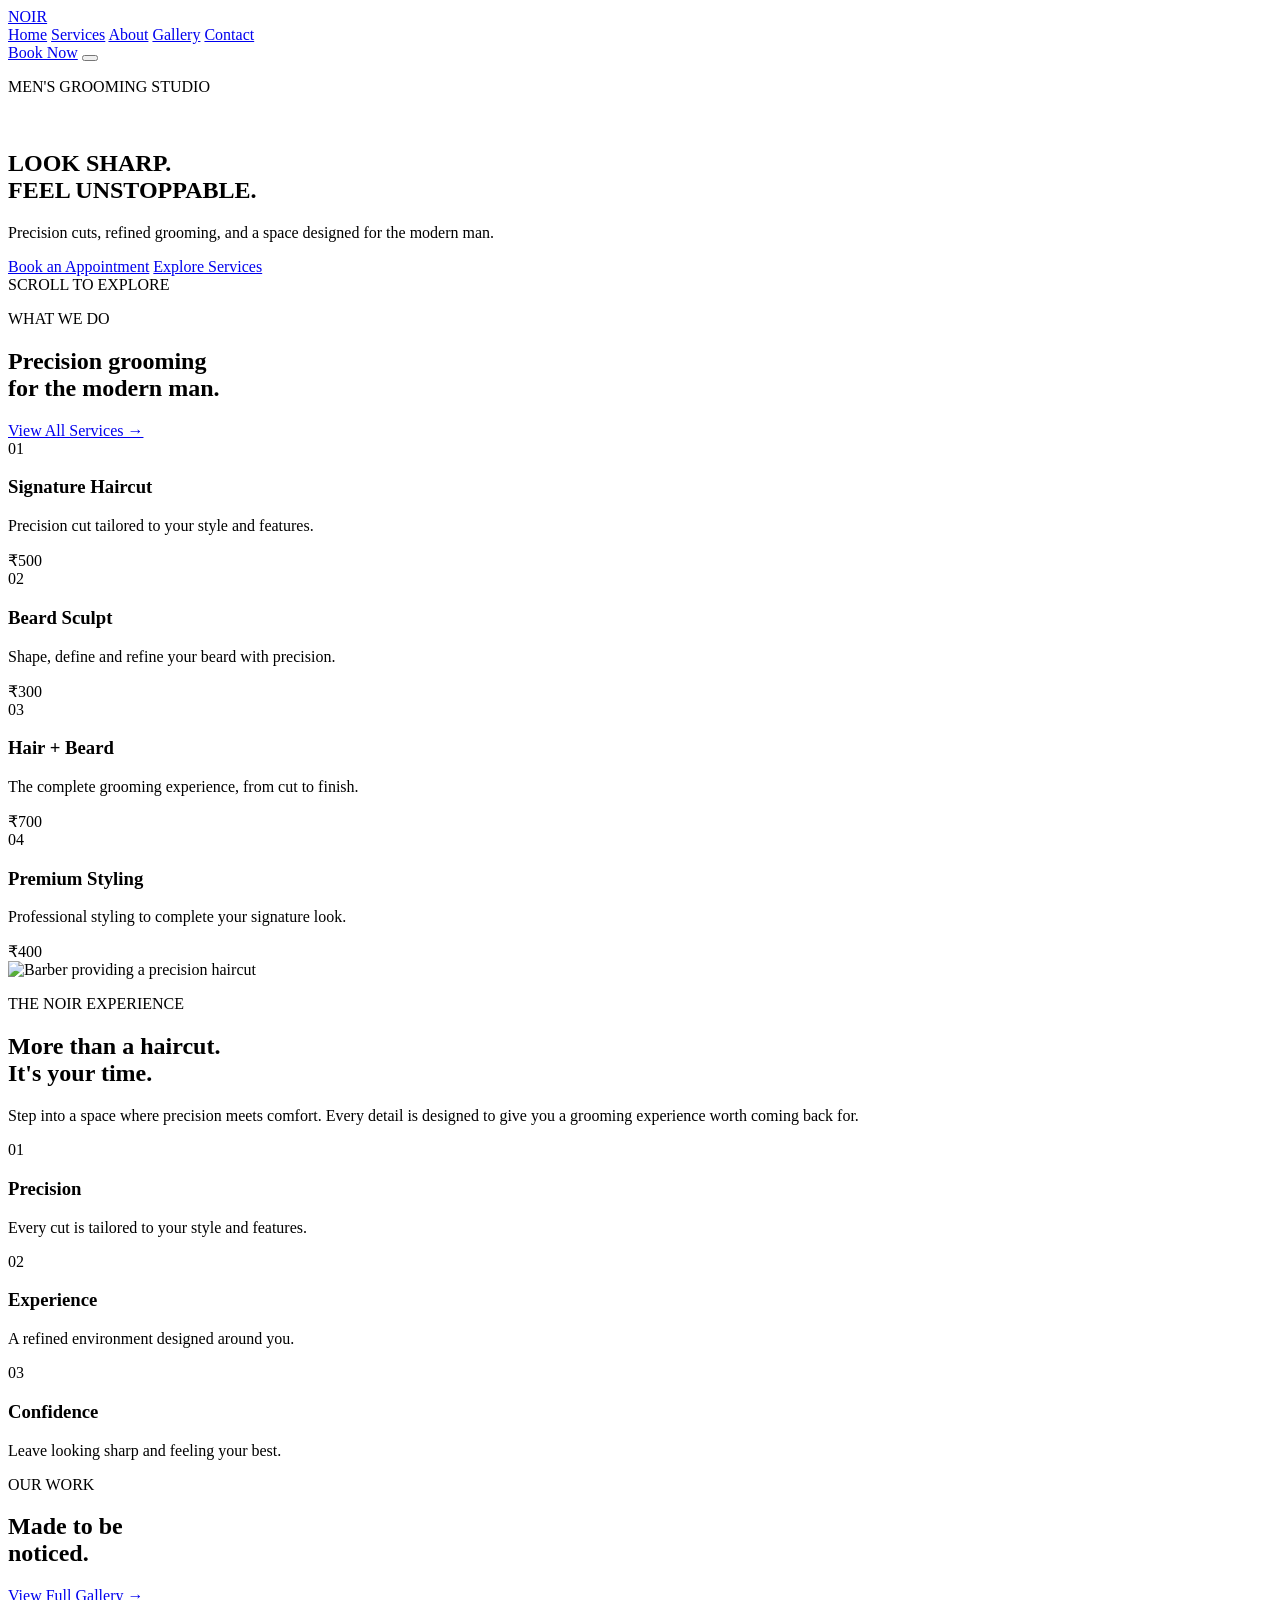
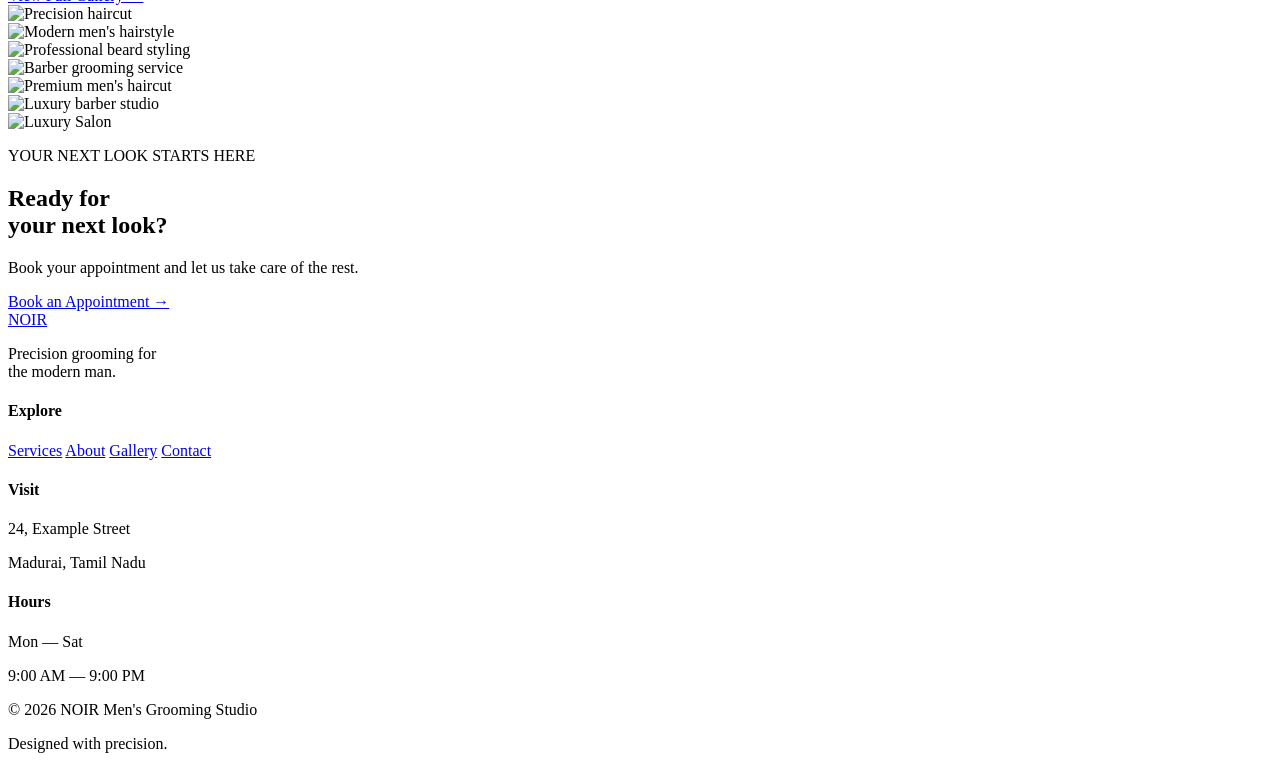
==== index.html @ 53de4e66 "Add files via upload" ====
<!DOCTYPE html>
<html lang="en">
<head>
    <meta charset="UTF-8">
    <meta name="viewport" content="width=device-width, initial-scale=1.0">
    <title>NOIR — Men's Grooming Studio</title>
    <link rel="stylesheet" href="css/style.css">
    <link rel="stylesheet" href="css/home.css">
</head>

<body>

<header class="navbar">
     <a href="index.html" class="logo">NOIR</a>
       <nav class="nav-links">
    <a href="index.html" class="active">Home</a>
    <a href="services.html">Services</a>
    <a href="about.html">About</a>
    <a href="gallery.html">Gallery</a>
    <a href="contact.html">Contact</a>
</nav>

<a href="contact.html#contact" class="nav-button">Book Now</a>

<button class="menu-toggle" id="menuToggle" aria-label="Open menu">
    <span></span>
    <span></span>
</button>
</header>

<section class="hero">
    <div class="hero-content">
        <p class="hero-label">MEN'S GROOMING STUDIO</p>
<br>
        <h1>LOOK SHARP.<br>FEEL <span>UNSTOPPABLE.</span></h1>

        <p class="hero-description">
            Precision cuts, refined grooming, and a space designed for the modern man.
        </p>

        <div class="hero-buttons">
            <a href="contact.html#contact" class="primary-button">Book an Appointment</a>
            <a href="services.html#menugo" class="secondary-button">Explore Services</a>
        </div>
    </div>

    <div class="hero-scroll">
        <span>SCROLL TO EXPLORE</span>
        <div class="scroll-line"></div>
    </div>
</section>
    
<section class="services-preview reveal">
    <div class="section-heading">
        <div>
            <p class="section-label">WHAT WE DO</p>
            <h2>Precision grooming<br>for the modern man.</h2>
        </div>

        <a href="services.html" class="view-services">View All Services →</a>
    </div>

    <div class="services-list">

        <div class="service-item">
            <span class="service-number">01</span>

            <div class="service-info">
                <h3>Signature Haircut</h3>
                <p>Precision cut tailored to your style and features.</p>
            </div>

            <span class="service-price">₹500</span>
        </div>

        <div class="service-item">
            <span class="service-number">02</span>

            <div class="service-info">
                <h3>Beard Sculpt</h3>
                <p>Shape, define and refine your beard with precision.</p>
            </div>

            <span class="service-price">₹300</span>
        </div>

        <div class="service-item">
            <span class="service-number">03</span>

            <div class="service-info">
                <h3>Hair + Beard</h3>
                <p>The complete grooming experience, from cut to finish.</p>
            </div>

            <span class="service-price">₹700</span>
        </div>

        <div class="service-item">
            <span class="service-number">04</span>

            <div class="service-info">
                <h3>Premium Styling</h3>
                <p>Professional styling to complete your signature look.</p>
            </div>

            <span class="service-price">₹400</span>
        </div>

    </div>
</section>

<section class="experience reveal">
    <div class="experience-image">
        <img src="images/experience.jpg" alt="Barber providing a precision haircut">
    </div>

    <div class="experience-content">
        <p class="section-label">THE NOIR EXPERIENCE</p>

        <h2>More than a haircut.<br>It's your time.</h2>

        <p class="experience-description">
            Step into a space where precision meets comfort. 
            Every detail is designed to give you a grooming experience 
            worth coming back for.
        </p>

        <div class="experience-features">

            <div class="feature">
                <span>01</span>
                <div>
                    <h3>Precision</h3>
                    <p>Every cut is tailored to your style and features.</p>
                </div>
            </div>

            <div class="feature">
                <span>02</span>
                <div>
                    <h3>Experience</h3>
                    <p>A refined environment designed around you.</p>
                </div>
            </div>

            <div class="feature">
                <span>03</span>
                <div>
                    <h3>Confidence</h3>
                    <p>Leave looking sharp and feeling your best.</p>
                </div>
            </div>

        </div>
    </div>
</section>

<section class="gallery-preview reveal">

    <div class="gallery-heading">
        <div>
            <p class="section-label">OUR WORK</p>
            <h2>Made to be<br>noticed.</h2>
        </div>

        <a href="gallery.html" class="view-services">
            View Full Gallery →
        </a>
    </div>

    <div class="gallery-grid">

        <div class="gallery-item gallery-large">
            <img src="images/gallery1.jpg" alt="Precision haircut">
        </div>

        <div class="gallery-item">
            <img src="images/gallery2.jpg" alt="Modern men's hairstyle">
        </div>

        <div class="gallery-item">
            <img src="images/gallery3.jpg" alt="Professional beard styling">
        </div>

        <div class="gallery-item">
            <img src="images/gallery4.jpg" alt="Barber grooming service">
        </div>

        <div class="gallery-item gallery-large">
            <img src="images/gallery5.jpg" alt="Premium men's haircut">
        </div>

        <div class="gallery-item">
            <img src="images/gallery6.jpg" alt="Luxury barber studio">
        </div>

          <div class="gallery-item">
            <img src="images/gallery7.jpg" alt="Luxury Salon">
        </div>

    </div>

</section>

<section class="booking-cta reveal">

    <div class="cta-content">
        <p class="section-label">YOUR NEXT LOOK STARTS HERE</p>

        <h2>Ready for<br><span>your next look?</span></h2>

        <p>
            Book your appointment and let us take care of the rest.
        </p>

        <a href="contact.html" class="cta-button">
            Book an Appointment →
        </a>
    </div>

</section>

<footer class="footer">

    <div class="footer-main">

        <div class="footer-brand">
            <a href="index.html" class="logo">NOIR</a>

            <p>
                Precision grooming for<br>
                the modern man.
            </p>
        </div>

        <div class="footer-column">
            <h4>Explore</h4>
            <a href="services.html">Services</a>
            <a href="about.html">About</a>
            <a href="gallery.html">Gallery</a>
            <a href="contact.html">Contact</a>
        </div>

        <div class="footer-column">
            <h4>Visit</h4>
            <p>24, Example Street</p>
            <p>Madurai, Tamil Nadu</p>
        </div>

        <div class="footer-column">
            <h4>Hours</h4>
            <p>Mon — Sat</p>
            <p>9:00 AM — 9:00 PM</p>
        </div>

    </div>

    <div class="footer-bottom">
        <p>© 2026 NOIR Men's Grooming Studio</p>
        <p>Designed with precision.</p>
    </div>

</footer>
    
<script src="js/script.js"></script>

</body>

</html>
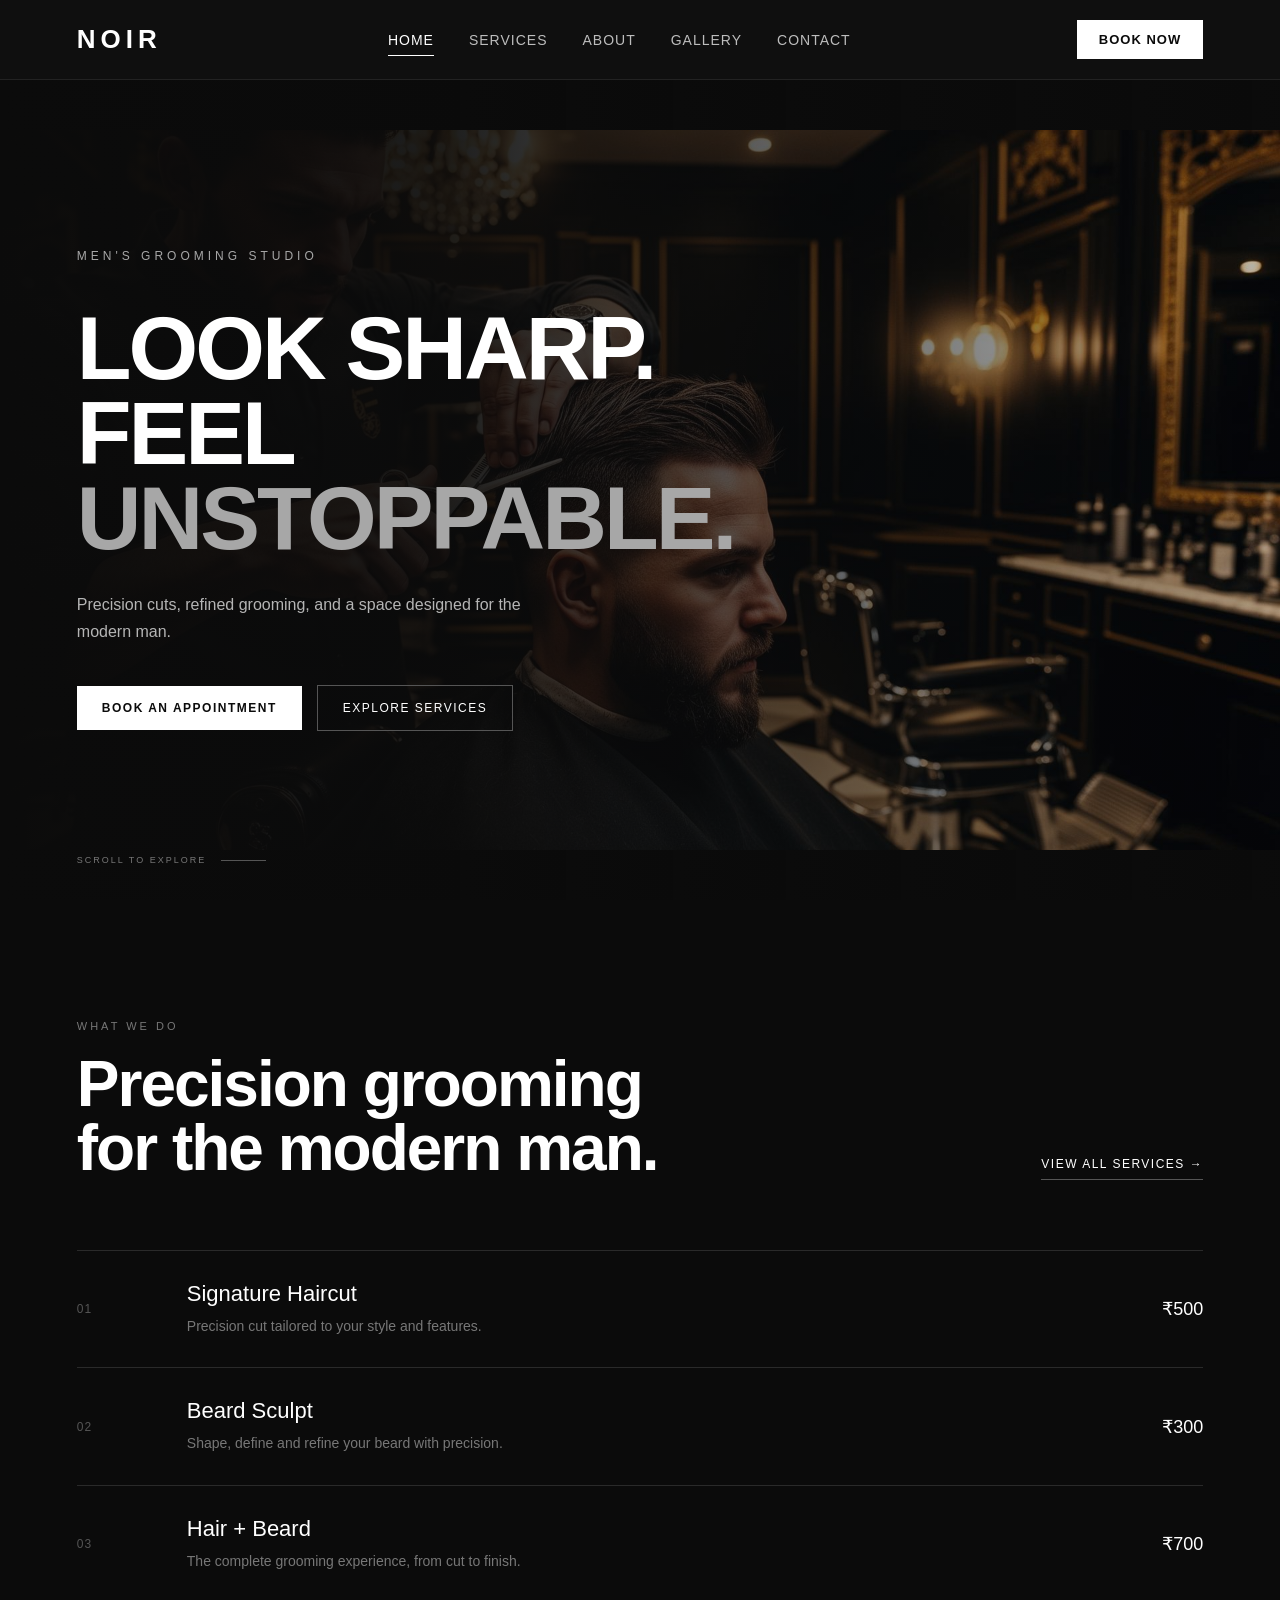
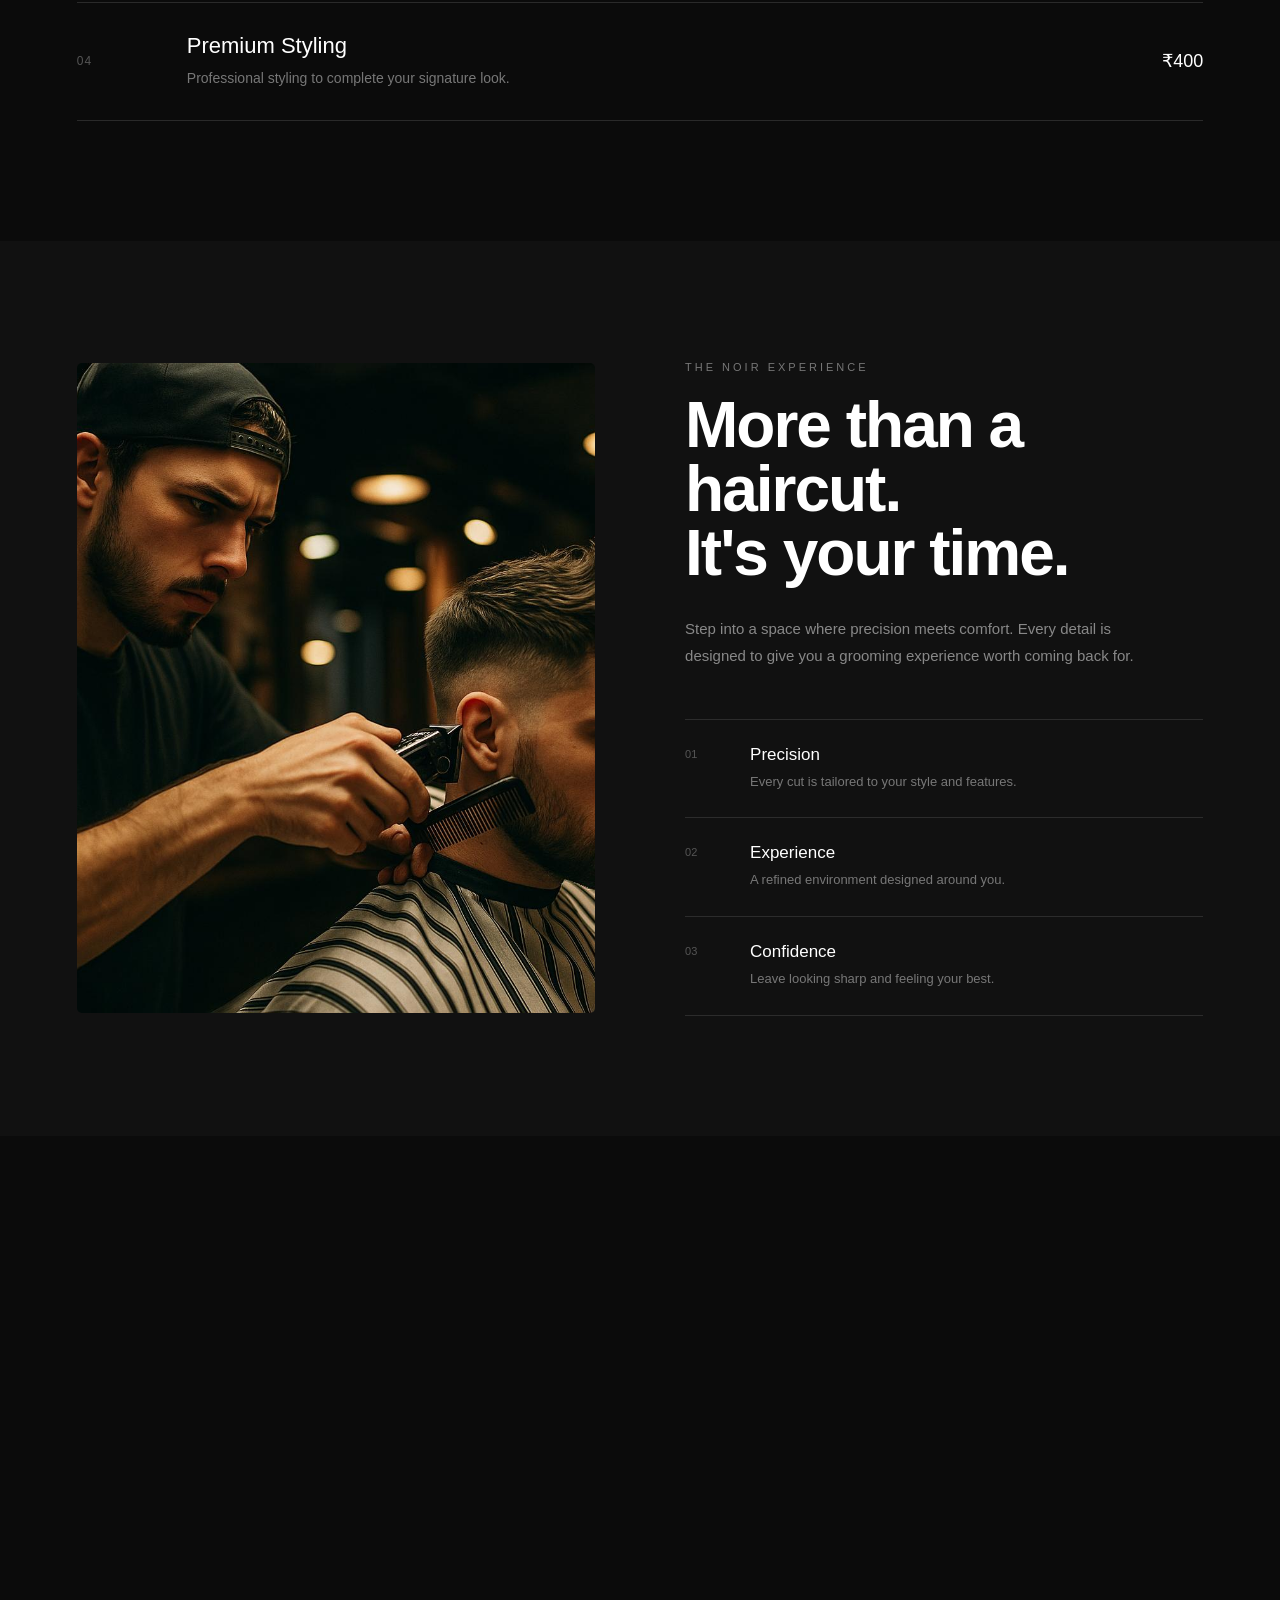
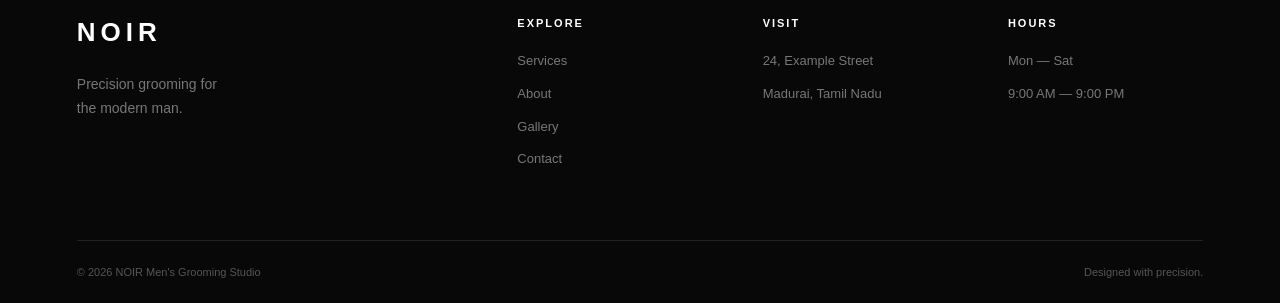
==== commit ad686889: "Add NOIR website" ====
--- a/index.html
+++ b/index.html
@@ -1,269 +1,269 @@
-<!DOCTYPE html>
-<html lang="en">
-<head>
-    <meta charset="UTF-8">
-    <meta name="viewport" content="width=device-width, initial-scale=1.0">
-    <title>NOIR — Men's Grooming Studio</title>
-    <link rel="stylesheet" href="css/style.css">
-    <link rel="stylesheet" href="css/home.css">
-</head>
-
-<body>
-
-<header class="navbar">
-     <a href="index.html" class="logo">NOIR</a>
-       <nav class="nav-links">
-    <a href="index.html" class="active">Home</a>
-    <a href="services.html">Services</a>
-    <a href="about.html">About</a>
-    <a href="gallery.html">Gallery</a>
-    <a href="contact.html">Contact</a>
-</nav>
-
-<a href="contact.html#contact" class="nav-button">Book Now</a>
-
-<button class="menu-toggle" id="menuToggle" aria-label="Open menu">
-    <span></span>
-    <span></span>
-</button>
-</header>
-
-<section class="hero">
-    <div class="hero-content">
-        <p class="hero-label">MEN'S GROOMING STUDIO</p>
-<br>
-        <h1>LOOK SHARP.<br>FEEL <span>UNSTOPPABLE.</span></h1>
-
-        <p class="hero-description">
-            Precision cuts, refined grooming, and a space designed for the modern man.
-        </p>
-
-        <div class="hero-buttons">
-            <a href="contact.html#contact" class="primary-button">Book an Appointment</a>
-            <a href="services.html#menugo" class="secondary-button">Explore Services</a>
-        </div>
-    </div>
-
-    <div class="hero-scroll">
-        <span>SCROLL TO EXPLORE</span>
-        <div class="scroll-line"></div>
-    </div>
-</section>
-    
-<section class="services-preview reveal">
-    <div class="section-heading">
-        <div>
-            <p class="section-label">WHAT WE DO</p>
-            <h2>Precision grooming<br>for the modern man.</h2>
-        </div>
-
-        <a href="services.html" class="view-services">View All Services →</a>
-    </div>
-
-    <div class="services-list">
-
-        <div class="service-item">
-            <span class="service-number">01</span>
-
-            <div class="service-info">
-                <h3>Signature Haircut</h3>
-                <p>Precision cut tailored to your style and features.</p>
-            </div>
-
-            <span class="service-price">₹500</span>
-        </div>
-
-        <div class="service-item">
-            <span class="service-number">02</span>
-
-            <div class="service-info">
-                <h3>Beard Sculpt</h3>
-                <p>Shape, define and refine your beard with precision.</p>
-            </div>
-
-            <span class="service-price">₹300</span>
-        </div>
-
-        <div class="service-item">
-            <span class="service-number">03</span>
-
-            <div class="service-info">
-                <h3>Hair + Beard</h3>
-                <p>The complete grooming experience, from cut to finish.</p>
-            </div>
-
-            <span class="service-price">₹700</span>
-        </div>
-
-        <div class="service-item">
-            <span class="service-number">04</span>
-
-            <div class="service-info">
-                <h3>Premium Styling</h3>
-                <p>Professional styling to complete your signature look.</p>
-            </div>
-
-            <span class="service-price">₹400</span>
-        </div>
-
-    </div>
-</section>
-
-<section class="experience reveal">
-    <div class="experience-image">
-        <img src="images/experience.jpg" alt="Barber providing a precision haircut">
-    </div>
-
-    <div class="experience-content">
-        <p class="section-label">THE NOIR EXPERIENCE</p>
-
-        <h2>More than a haircut.<br>It's your time.</h2>
-
-        <p class="experience-description">
-            Step into a space where precision meets comfort. 
-            Every detail is designed to give you a grooming experience 
-            worth coming back for.
-        </p>
-
-        <div class="experience-features">
-
-            <div class="feature">
-                <span>01</span>
-                <div>
-                    <h3>Precision</h3>
-                    <p>Every cut is tailored to your style and features.</p>
-                </div>
-            </div>
-
-            <div class="feature">
-                <span>02</span>
-                <div>
-                    <h3>Experience</h3>
-                    <p>A refined environment designed around you.</p>
-                </div>
-            </div>
-
-            <div class="feature">
-                <span>03</span>
-                <div>
-                    <h3>Confidence</h3>
-                    <p>Leave looking sharp and feeling your best.</p>
-                </div>
-            </div>
-
-        </div>
-    </div>
-</section>
-
-<section class="gallery-preview reveal">
-
-    <div class="gallery-heading">
-        <div>
-            <p class="section-label">OUR WORK</p>
-            <h2>Made to be<br>noticed.</h2>
-        </div>
-
-        <a href="gallery.html" class="view-services">
-            View Full Gallery →
-        </a>
-    </div>
-
-    <div class="gallery-grid">
-
-        <div class="gallery-item gallery-large">
-            <img src="images/gallery1.jpg" alt="Precision haircut">
-        </div>
-
-        <div class="gallery-item">
-            <img src="images/gallery2.jpg" alt="Modern men's hairstyle">
-        </div>
-
-        <div class="gallery-item">
-            <img src="images/gallery3.jpg" alt="Professional beard styling">
-        </div>
-
-        <div class="gallery-item">
-            <img src="images/gallery4.jpg" alt="Barber grooming service">
-        </div>
-
-        <div class="gallery-item gallery-large">
-            <img src="images/gallery5.jpg" alt="Premium men's haircut">
-        </div>
-
-        <div class="gallery-item">
-            <img src="images/gallery6.jpg" alt="Luxury barber studio">
-        </div>
-
-          <div class="gallery-item">
-            <img src="images/gallery7.jpg" alt="Luxury Salon">
-        </div>
-
-    </div>
-
-</section>
-
-<section class="booking-cta reveal">
-
-    <div class="cta-content">
-        <p class="section-label">YOUR NEXT LOOK STARTS HERE</p>
-
-        <h2>Ready for<br><span>your next look?</span></h2>
-
-        <p>
-            Book your appointment and let us take care of the rest.
-        </p>
-
-        <a href="contact.html" class="cta-button">
-            Book an Appointment →
-        </a>
-    </div>
-
-</section>
-
-<footer class="footer">
-
-    <div class="footer-main">
-
-        <div class="footer-brand">
-            <a href="index.html" class="logo">NOIR</a>
-
-            <p>
-                Precision grooming for<br>
-                the modern man.
-            </p>
-        </div>
-
-        <div class="footer-column">
-            <h4>Explore</h4>
-            <a href="services.html">Services</a>
-            <a href="about.html">About</a>
-            <a href="gallery.html">Gallery</a>
-            <a href="contact.html">Contact</a>
-        </div>
-
-        <div class="footer-column">
-            <h4>Visit</h4>
-            <p>24, Example Street</p>
-            <p>Madurai, Tamil Nadu</p>
-        </div>
-
-        <div class="footer-column">
-            <h4>Hours</h4>
-            <p>Mon — Sat</p>
-            <p>9:00 AM — 9:00 PM</p>
-        </div>
-
-    </div>
-
-    <div class="footer-bottom">
-        <p>© 2026 NOIR Men's Grooming Studio</p>
-        <p>Designed with precision.</p>
-    </div>
-
-</footer>
-    
-<script src="js/script.js"></script>
-
-</body>
-
+<!DOCTYPE html>
+<html lang="en">
+<head>
+    <meta charset="UTF-8">
+    <meta name="viewport" content="width=device-width, initial-scale=1.0">
+    <title>NOIR — Men's Grooming Studio</title>
+    <link rel="stylesheet" href="css/style.css">
+    <link rel="stylesheet" href="css/home.css">
+</head>
+
+<body>
+
+<header class="navbar">
+     <a href="index.html" class="logo">NOIR</a>
+       <nav class="nav-links">
+    <a href="index.html" class="active">Home</a>
+    <a href="services.html">Services</a>
+    <a href="about.html">About</a>
+    <a href="gallery.html">Gallery</a>
+    <a href="contact.html">Contact</a>
+</nav>
+
+<a href="contact.html#contact" class="nav-button">Book Now</a>
+
+<button class="menu-toggle" id="menuToggle" aria-label="Open menu">
+    <span></span>
+    <span></span>
+</button>
+</header>
+
+<section class="hero">
+    <div class="hero-content">
+        <p class="hero-label">MEN'S GROOMING STUDIO</p>
+<br>
+        <h1>LOOK SHARP.<br>FEEL <span>UNSTOPPABLE.</span></h1>
+
+        <p class="hero-description">
+            Precision cuts, refined grooming, and a space designed for the modern man.
+        </p>
+
+        <div class="hero-buttons">
+            <a href="contact.html#contact" class="primary-button">Book an Appointment</a>
+            <a href="services.html#menugo" class="secondary-button">Explore Services</a>
+        </div>
+    </div>
+
+    <div class="hero-scroll">
+        <span>SCROLL TO EXPLORE</span>
+        <div class="scroll-line"></div>
+    </div>
+</section>
+    
+<section class="services-preview reveal">
+    <div class="section-heading">
+        <div>
+            <p class="section-label">WHAT WE DO</p>
+            <h2>Precision grooming<br>for the modern man.</h2>
+        </div>
+
+        <a href="services.html" class="view-services">View All Services →</a>
+    </div>
+
+    <div class="services-list">
+
+        <div class="service-item">
+            <span class="service-number">01</span>
+
+            <div class="service-info">
+                <h3>Signature Haircut</h3>
+                <p>Precision cut tailored to your style and features.</p>
+            </div>
+
+            <span class="service-price">₹500</span>
+        </div>
+
+        <div class="service-item">
+            <span class="service-number">02</span>
+
+            <div class="service-info">
+                <h3>Beard Sculpt</h3>
+                <p>Shape, define and refine your beard with precision.</p>
+            </div>
+
+            <span class="service-price">₹300</span>
+        </div>
+
+        <div class="service-item">
+            <span class="service-number">03</span>
+
+            <div class="service-info">
+                <h3>Hair + Beard</h3>
+                <p>The complete grooming experience, from cut to finish.</p>
+            </div>
+
+            <span class="service-price">₹700</span>
+        </div>
+
+        <div class="service-item">
+            <span class="service-number">04</span>
+
+            <div class="service-info">
+                <h3>Premium Styling</h3>
+                <p>Professional styling to complete your signature look.</p>
+            </div>
+
+            <span class="service-price">₹400</span>
+        </div>
+
+    </div>
+</section>
+
+<section class="experience reveal">
+    <div class="experience-image">
+        <img src="images/experience.jpg" alt="Barber providing a precision haircut">
+    </div>
+
+    <div class="experience-content">
+        <p class="section-label">THE NOIR EXPERIENCE</p>
+
+        <h2>More than a haircut.<br>It's your time.</h2>
+
+        <p class="experience-description">
+            Step into a space where precision meets comfort. 
+            Every detail is designed to give you a grooming experience 
+            worth coming back for.
+        </p>
+
+        <div class="experience-features">
+
+            <div class="feature">
+                <span>01</span>
+                <div>
+                    <h3>Precision</h3>
+                    <p>Every cut is tailored to your style and features.</p>
+                </div>
+            </div>
+
+            <div class="feature">
+                <span>02</span>
+                <div>
+                    <h3>Experience</h3>
+                    <p>A refined environment designed around you.</p>
+                </div>
+            </div>
+
+            <div class="feature">
+                <span>03</span>
+                <div>
+                    <h3>Confidence</h3>
+                    <p>Leave looking sharp and feeling your best.</p>
+                </div>
+            </div>
+
+        </div>
+    </div>
+</section>
+
+<section class="gallery-preview reveal">
+
+    <div class="gallery-heading">
+        <div>
+            <p class="section-label">OUR WORK</p>
+            <h2>Made to be<br>noticed.</h2>
+        </div>
+
+        <a href="gallery.html" class="view-services">
+            View Full Gallery →
+        </a>
+    </div>
+
+    <div class="gallery-grid">
+
+        <div class="gallery-item gallery-large">
+            <img src="images/gallery1.jpg" alt="Precision haircut">
+        </div>
+
+        <div class="gallery-item">
+            <img src="images/gallery2.jpg" alt="Modern men's hairstyle">
+        </div>
+
+        <div class="gallery-item">
+            <img src="images/gallery3.jpg" alt="Professional beard styling">
+        </div>
+
+        <div class="gallery-item">
+            <img src="images/gallery4.jpg" alt="Barber grooming service">
+        </div>
+
+        <div class="gallery-item gallery-large">
+            <img src="images/gallery5.jpg" alt="Premium men's haircut">
+        </div>
+
+        <div class="gallery-item">
+            <img src="images/gallery6.jpg" alt="Luxury barber studio">
+        </div>
+
+          <div class="gallery-item">
+            <img src="images/gallery7.jpg" alt="Luxury Salon">
+        </div>
+
+    </div>
+
+</section>
+
+<section class="booking-cta reveal">
+
+    <div class="cta-content">
+        <p class="section-label">YOUR NEXT LOOK STARTS HERE</p>
+
+        <h2>Ready for<br><span>your next look?</span></h2>
+
+        <p>
+            Book your appointment and let us take care of the rest.
+        </p>
+
+        <a href="contact.html" class="cta-button">
+            Book an Appointment →
+        </a>
+    </div>
+
+</section>
+
+<footer class="footer">
+
+    <div class="footer-main">
+
+        <div class="footer-brand">
+            <a href="index.html" class="logo">NOIR</a>
+
+            <p>
+                Precision grooming for<br>
+                the modern man.
+            </p>
+        </div>
+
+        <div class="footer-column">
+            <h4>Explore</h4>
+            <a href="services.html">Services</a>
+            <a href="about.html">About</a>
+            <a href="gallery.html">Gallery</a>
+            <a href="contact.html">Contact</a>
+        </div>
+
+        <div class="footer-column">
+            <h4>Visit</h4>
+            <p>24, Example Street</p>
+            <p>Madurai, Tamil Nadu</p>
+        </div>
+
+        <div class="footer-column">
+            <h4>Hours</h4>
+            <p>Mon — Sat</p>
+            <p>9:00 AM — 9:00 PM</p>
+        </div>
+
+    </div>
+
+    <div class="footer-bottom">
+        <p>© 2026 NOIR Men's Grooming Studio</p>
+        <p>Designed with precision.</p>
+    </div>
+
+</footer>
+    
+<script src="js/script.js"></script>
+
+</body>
+
 </html>
--- a/css/style.css
+++ b/css/style.css
@@ -0,0 +1,357 @@
+* {
+    margin: 0;
+    padding: 0;
+    box-sizing: border-box;
+}
+
+html {
+    scroll-behavior: smooth;
+}
+
+body {
+    background: #0b0b0b;
+    color: #ffffff;
+    font-family: Arial, sans-serif;
+    animation: pageEnter 0.7s ease both;
+}
+
+img {
+    max-width: 100%;
+}
+
+a {
+    color: inherit;
+}
+
+.navbar {
+    width: 100%;
+    height: 80px;
+    padding: 0 6%;
+    display: flex;
+    align-items: center;
+    justify-content: space-between;
+    background: rgba(17, 17, 17, 0.88);
+    backdrop-filter: blur(14px);
+    -webkit-backdrop-filter: blur(14px);
+    border-bottom: 1px solid rgba(255, 255, 255, 0.08);
+    position: sticky;
+    top: 0;
+    z-index: 1000;
+}
+
+.logo {
+    color: #ffffff;
+    text-decoration: none;
+    font-size: 26px;
+    font-weight: 700;
+    letter-spacing: 5px;
+}
+
+.nav-links {
+    display: flex;
+    gap: 35px;
+}
+
+.nav-links a {
+    color: #bdbdbd;
+    text-decoration: none;
+    font-size: 14px;
+    text-transform: uppercase;
+    letter-spacing: 1px;
+    transition: 0.3s;
+}
+
+.nav-links a:hover {
+    color: #ffffff;
+}
+
+.nav-links a.active {
+    color: #ffffff;
+    position: relative;
+}
+
+.nav-links a.active::after {
+    content: "";
+    position: absolute;
+    left: 0;
+    bottom: -8px;
+    width: 100%;
+    height: 1px;
+    background: #ffffff;
+}
+
+.nav-button {
+    color: #0b0b0b;
+    background: #ffffff;
+    text-decoration: none;
+    padding: 12px 22px;
+    font-size: 13px;
+    font-weight: 600;
+    text-transform: uppercase;
+    letter-spacing: 1px;
+    position: relative;
+    overflow: hidden;
+    transition: transform 0.3s ease, background 0.3s ease, color 0.3s ease;
+}
+
+.nav-button:hover {
+    background: #d6d6d6;
+    transform: translateY(-3px);
+}
+
+.nav-button:active {
+    transform: translateY(0);
+}
+
+.primary-button,
+.secondary-button,
+.cta-button {
+    position: relative;
+    overflow: hidden;
+    transition: transform 0.3s ease, background 0.3s ease, color 0.3s ease, border-color 0.3s ease;
+}
+
+.primary-button:hover,
+.cta-button:hover {
+    transform: translateY(-3px);
+}
+
+.secondary-button:hover {
+    transform: translateY(-3px);
+}
+
+.primary-button:active,
+.secondary-button:active,
+.cta-button:active {
+    transform: translateY(0);
+}
+
+.section-label {
+    color: #777;
+    font-size: 11px;
+    letter-spacing: 3px;
+    margin-bottom: 20px;
+}
+
+.view-services {
+    color: #ffffff;
+    text-decoration: none;
+    font-size: 12px;
+    text-transform: uppercase;
+    letter-spacing: 1.5px;
+    border-bottom: 1px solid #555;
+    padding-bottom: 8px;
+    transition: 0.3s;
+}
+
+.view-services:hover {
+    border-color: #ffffff;
+}
+
+.footer {
+    padding: 80px 6% 25px;
+    background: #080808;
+}
+
+.footer-main {
+    display: grid;
+    grid-template-columns: 2fr 1fr 1fr 1fr;
+    gap: 50px;
+    padding-bottom: 70px;
+}
+
+.footer-brand p {
+    color: #777;
+    font-size: 14px;
+    line-height: 1.7;
+    margin-top: 25px;
+}
+
+.footer-column {
+    display: flex;
+    flex-direction: column;
+    gap: 12px;
+}
+
+.footer-column h4 {
+    color: #ffffff;
+    font-size: 11px;
+    text-transform: uppercase;
+    letter-spacing: 2px;
+    margin-bottom: 10px;
+}
+
+.footer-column a,
+.footer-column p {
+    color: #777;
+    text-decoration: none;
+    font-size: 13px;
+    line-height: 1.6;
+    transition: 0.3s;
+}
+
+.footer-column a:hover {
+    color: #ffffff;
+}
+
+.footer-bottom {
+    padding-top: 25px;
+    border-top: 1px solid #222;
+    display: flex;
+    justify-content: space-between;
+    gap: 20px;
+}
+
+.footer-bottom p {
+    color: #555;
+    font-size: 11px;
+}
+
+.menu-toggle {
+    display: none;
+    width: 42px;
+    height: 42px;
+    border: 1px solid #333;
+    background: transparent;
+    cursor: pointer;
+    align-items: center;
+    justify-content: center;
+    flex-direction: column;
+    gap: 6px;
+}
+
+.menu-toggle span {
+    width: 18px;
+    height: 1px;
+    background: #ffffff;
+    display: block;
+    transition: 0.3s ease;
+}
+
+.menu-toggle.active span:first-child {
+    transform: translateY(3.5px) rotate(45deg);
+}
+
+.menu-toggle.active span:last-child {
+    transform: translateY(-3.5px) rotate(-45deg);
+}
+
+.reveal {
+    opacity: 0;
+    transform: translateY(100px);
+    transition: opacity 1.4s ease, transform 1.4s cubic-bezier(0.16, 1, 0.3, 1);
+}
+
+.reveal.active {
+    opacity: 1;
+    transform: translateY(0);
+}
+
+body.page-exit {
+    animation: pageExit 0.4s ease forwards;
+}
+
+@keyframes pageEnter {
+    from {
+        opacity: 0;
+        transform: translateY(20px);
+    }
+
+    to {
+        opacity: 1;
+        transform: translateY(0);
+    }
+}
+
+@keyframes pageExit {
+    to {
+        opacity: 0;
+        transform: translateY(-20px);
+    }
+}
+
+@media (max-width: 768px) {
+    .navbar {
+        height: 70px;
+        width: 100%;
+        padding: 0 5%;
+        position: relative;
+    }
+
+    .navbar .logo {
+        flex-shrink: 0;
+        margin-right: auto;
+    }
+
+    .nav-links {
+        display: flex;
+        opacity: 0;
+        visibility: hidden;
+        transform: translateY(-10px);
+        position: absolute;
+        top: 70px;
+        left: 0;
+        width: 100%;
+        padding: 25px 5%;
+        flex-direction: column;
+        gap: 0;
+       background: rgba(17, 17, 17, 0.94);
+backdrop-filter: blur(18px);
+-webkit-backdrop-filter: blur(18px);
+border-bottom: 1px solid rgba(255, 255, 255, 0.1);
+        transition: opacity 0.3s ease, transform 0.3s ease, visibility 0.3s ease;
+    }
+
+    .nav-links.active {
+        opacity: 1;
+        visibility: visible;
+        transform: translateY(0);
+    }
+
+    .nav-links a {
+        padding: 16px 0;
+        border-bottom: 1px solid #222;
+        font-size: 12px;
+        transition: color 0.3s ease, padding-left 0.3s ease;
+    }
+
+    .nav-links a:hover {
+        padding-left: 8px;
+    }
+
+    .nav-links a:last-child {
+        border-bottom: none;
+    }
+
+    .nav-links a.active::after {
+        display: none;
+    }
+
+    .navbar .nav-button {
+        display: none;
+    }
+
+    .menu-toggle {
+        display: flex;
+        flex-shrink: 0;
+        margin-left: 15px;
+    }
+
+    .footer {
+        padding: 60px 5% 25px;
+    }
+
+    .footer-main {
+        grid-template-columns: 1fr 1fr;
+        gap: 45px 30px;
+        padding-bottom: 50px;
+    }
+
+    .footer-brand {
+        grid-column: 1 / -1;
+    }
+
+    .footer-bottom {
+        flex-direction: column;
+    }
+}
--- a/css/home.css
+++ b/css/home.css
@@ -0,0 +1,531 @@
+.hero {
+    min-height: calc(100vh - 80px);
+    padding: 80px 6%;
+    display: flex;
+    align-items: center;
+    position: relative;
+    overflow: hidden;
+    background:
+        linear-gradient(
+            90deg,
+            #0b0b0b 0%,
+            rgba(11, 11, 11, 0.92) 35%,
+            rgba(11, 11, 11, 0.65) 60%,
+            rgba(11, 11, 11, 0.25) 100%
+        ),
+        url("../images/hero.jpg") center/cover no-repeat;
+    animation: heroZoom 12s ease-out forwards;
+}
+
+.hero-content {
+    max-width: 750px;
+    position: relative;
+    z-index: 2;
+}
+
+.hero-label {
+    color: #a7a7a7;
+    font-size: 12px;
+    letter-spacing: 4px;
+    margin-bottom: 25px;
+}
+
+.hero h1 {
+    font-size: clamp(48px, 7vw, 92px);
+    line-height: 0.95;
+    letter-spacing: -3px;
+    font-weight: 700;
+    margin-bottom: 30px;
+}
+
+.hero h1 span {
+    color: #a7a7a7;
+}
+
+.hero-description {
+    max-width: 500px;
+    color: #b5b5b5;
+    font-size: 16px;
+    line-height: 1.7;
+    margin-bottom: 40px;
+}
+
+.hero-buttons {
+    display: flex;
+    gap: 15px;
+    align-items: center;
+}
+
+.primary-button,
+.secondary-button {
+    text-decoration: none;
+    padding: 15px 25px;
+    font-size: 12px;
+    text-transform: uppercase;
+    letter-spacing: 1.5px;
+}
+
+.primary-button {
+    background: #ffffff;
+    color: #0b0b0b;
+    font-weight: 600;
+}
+
+.primary-button:hover {
+    background: #d6d6d6;
+}
+
+.secondary-button {
+    border: 1px solid #555;
+    color: #ffffff;
+}
+
+.secondary-button:hover {
+    border-color: #ffffff;
+}
+
+.hero-scroll {
+    position: absolute;
+    bottom: 35px;
+    left: 6%;
+    display: flex;
+    align-items: center;
+    gap: 15px;
+}
+
+.hero-scroll span {
+    color: #777;
+    font-size: 9px;
+    letter-spacing: 2px;
+}
+
+.scroll-line {
+    width: 45px;
+    height: 1px;
+    background: #555;
+}
+
+@keyframes heroZoom {
+    from {
+        background-size: 105%;
+    }
+
+    to {
+        background-size: 100%;
+    }
+}
+
+.services-preview {
+    padding: 120px 6%;
+    background: #0b0b0b;
+}
+
+.section-heading {
+    display: flex;
+    justify-content: space-between;
+    align-items: flex-end;
+    gap: 40px;
+    margin-bottom: 70px;
+}
+
+.section-heading h2 {
+    font-size: clamp(36px, 5vw, 64px);
+    line-height: 1;
+    letter-spacing: -2px;
+    font-weight: 600;
+}
+
+.services-list {
+    border-top: 1px solid #2a2a2a;
+}
+
+.service-item {
+    display: grid;
+    grid-template-columns: 80px 1fr auto;
+    align-items: center;
+    gap: 30px;
+    padding: 30px 0;
+    border-bottom: 1px solid #2a2a2a;
+    transition: padding-left 0.3s ease;
+}
+
+.service-item:hover {
+    padding-left: 15px;
+}
+
+.service-number {
+    color: #555;
+    font-size: 12px;
+    letter-spacing: 1px;
+    transition: transform 0.3s ease, color 0.3s ease;
+}
+
+.service-item:hover .service-number {
+    transform: translateX(5px);
+    color: #ffffff;
+}
+
+.service-info h3 {
+    font-size: 22px;
+    font-weight: 500;
+    margin-bottom: 8px;
+}
+
+.service-info p {
+    color: #777;
+    font-size: 14px;
+    line-height: 1.6;
+}
+
+.service-price {
+    color: #ffffff;
+    font-size: 18px;
+    font-weight: 500;
+}
+
+.experience {
+    padding: 120px 6%;
+    display: grid;
+    grid-template-columns: 1fr 1fr;
+    gap: 8%;
+    align-items: center;
+    background: #111111;
+}
+
+.experience-image {
+    height: 650px;
+    overflow: hidden;
+    border-radius: 5px;
+}
+
+.experience-image img {
+    width: 100%;
+    height: 100%;
+    object-fit: cover;
+    display: block;
+    transition: transform 0.7s ease;
+}
+
+.experience-image:hover img {
+    transform: scale(1.03);
+}
+
+.experience-content {
+    max-width: 600px;
+}
+
+.experience-content h2 {
+    font-size: clamp(40px, 5vw, 68px);
+    line-height: 1;
+    letter-spacing: -2px;
+    font-weight: 600;
+    margin-bottom: 30px;
+}
+
+.experience-description {
+    color: #888;
+    font-size: 15px;
+    line-height: 1.8;
+    max-width: 480px;
+    margin-bottom: 50px;
+}
+
+.experience-features {
+    border-top: 1px solid #2c2c2c;
+}
+
+.feature {
+    display: grid;
+    grid-template-columns: 45px 1fr;
+    gap: 20px;
+    padding: 25px 0;
+    border-bottom: 1px solid #2c2c2c;
+}
+
+.feature > span {
+    color: #555;
+    font-size: 11px;
+    padding-top: 3px;
+}
+
+.feature h3 {
+    font-size: 17px;
+    font-weight: 500;
+    margin-bottom: 7px;
+}
+
+.feature p {
+    color: #777;
+    font-size: 13px;
+    line-height: 1.6;
+}
+
+.gallery-preview {
+    padding: 120px 6%;
+    background: #0b0b0b;
+}
+
+.gallery-heading {
+    display: flex;
+    justify-content: space-between;
+    align-items: flex-end;
+    margin-bottom: 60px;
+    gap: 40px;
+}
+
+.gallery-heading h2 {
+    font-size: clamp(40px, 5vw, 68px);
+    line-height: 0.95;
+    letter-spacing: -2px;
+    font-weight: 600;
+}
+
+.gallery-grid {
+    display: grid;
+    grid-template-columns: repeat(3, 1fr);
+    grid-auto-rows: 320px;
+    gap: 15px;
+}
+
+.gallery-item {
+    overflow: hidden;
+    position: relative;
+    cursor: pointer;
+    border-radius: 8px;
+}
+
+.gallery-item::after {
+    content: "";
+    position: absolute;
+    inset: 0;
+    background: rgba(0, 0, 0, 0.25);
+    opacity: 0;
+    transition: opacity 0.5s ease;
+    pointer-events: none;
+}
+
+.gallery-item:hover::after {
+    opacity: 1;
+}
+
+.gallery-item img {
+    width: 100%;
+    height: 100%;
+    object-fit: cover;
+    display: block;
+    transition: transform 1s cubic-bezier(0.16, 1, 0.3, 1);
+}
+
+.gallery-item:hover img {
+    transform: scale(1.05);
+}
+
+.gallery-large {
+    grid-row: span 2;
+}
+
+.booking-cta {
+    min-height: 550px;
+    padding: 100px 6%;
+    display: flex;
+    align-items: center;
+    justify-content: center;
+    text-align: center;
+    position: relative;
+    overflow: hidden;
+    background:
+        linear-gradient(
+            rgba(11, 11, 11, 0.75),
+            rgba(11, 11, 11, 0.9)
+        ),
+        url("../images/cta.jpg") center/cover no-repeat;
+}
+
+.cta-content {
+    max-width: 800px;
+    position: relative;
+    z-index: 2;
+}
+
+.cta-content .section-label {
+    margin-bottom: 25px;
+}
+
+.cta-content h2 {
+    font-size: clamp(55px, 8vw, 100px);
+    line-height: 0.9;
+    letter-spacing: -4px;
+    margin-bottom: 30px;
+}
+
+.cta-content h2 span {
+    color: #999;
+}
+
+.cta-content > p:not(.section-label) {
+    color: #999;
+    font-size: 15px;
+    line-height: 1.7;
+    margin: 0 auto 35px;
+    max-width: 450px;
+}
+
+.cta-button {
+    display: inline-block;
+    background: #ffffff;
+    color: #0b0b0b;
+    text-decoration: none;
+    padding: 16px 28px;
+    font-size: 12px;
+    font-weight: 600;
+    text-transform: uppercase;
+    letter-spacing: 1.5px;
+}
+
+@media (max-width: 768px) {
+    .hero {
+        min-height: calc(100vh - 70px);
+        padding: 50px 5% 70px;
+        align-items: flex-end;
+        animation: none;
+        background:
+            linear-gradient(
+                180deg,
+                rgba(11, 11, 11, 0.2) 0%,
+                rgba(11, 11, 11, 0.55) 40%,
+                rgba(11, 11, 11, 0.9) 75%,
+                #0b0b0b 100%
+            ),
+            url("../images/hero.jpg") 60% center / cover no-repeat;
+    }
+
+    .hero h1 {
+        font-size: clamp(45px, 13vw, 70px);
+        letter-spacing: -2px;
+    }
+
+    .hero-content {
+        width: 100%;
+    }
+
+    .hero-label {
+        margin-bottom: 18px;
+        font-size: 10px;
+        letter-spacing: 3px;
+    }
+
+    .hero-description {
+        font-size: 14px;
+        max-width: 400px;
+    }
+
+    .hero-buttons {
+        flex-direction: column;
+        align-items: stretch;
+    }
+
+    .primary-button,
+    .secondary-button {
+        text-align: center;
+    }
+
+    .hero-scroll {
+        display: none;
+    }
+
+    .services-preview {
+        padding: 80px 5%;
+    }
+
+    .section-heading {
+        display: block;
+        margin-bottom: 50px;
+    }
+
+    .section-heading h2 {
+        font-size: 40px;
+    }
+
+    .view-services {
+        display: inline-block;
+        margin-top: 30px;
+    }
+
+    .service-item {
+        grid-template-columns: 35px 1fr auto;
+        gap: 15px;
+        padding: 25px 0;
+    }
+
+    .service-info h3 {
+        font-size: 17px;
+    }
+
+    .service-info p {
+        font-size: 12px;
+    }
+
+    .service-price {
+        font-size: 15px;
+    }
+
+    .service-item:hover {
+        padding-left: 0;
+    }
+
+    .experience {
+        padding: 80px 5%;
+        grid-template-columns: 1fr;
+        gap: 60px;
+    }
+
+    .experience-image {
+        height: 450px;
+    }
+
+    .experience-content h2 {
+        font-size: 42px;
+    }
+
+    .experience-description {
+        font-size: 14px;
+    }
+
+    .gallery-preview {
+        padding: 80px 5%;
+    }
+
+    .gallery-heading {
+        display: block;
+        margin-bottom: 40px;
+    }
+
+    .gallery-heading h2 {
+        font-size: 42px;
+    }
+
+    .gallery-heading .view-services {
+        display: inline-block;
+        margin-top: 30px;
+    }
+
+    .gallery-grid {
+        grid-template-columns: 1fr 1fr;
+        grid-auto-rows: 220px;
+        gap: 8px;
+    }
+
+    .gallery-large {
+        grid-row: span 2;
+    }
+
+    .booking-cta {
+        min-height: 500px;
+        padding: 80px 5%;
+    }
+
+    .cta-content h2 {
+        font-size: 58px;
+        letter-spacing: -3px;
+    }
+}
